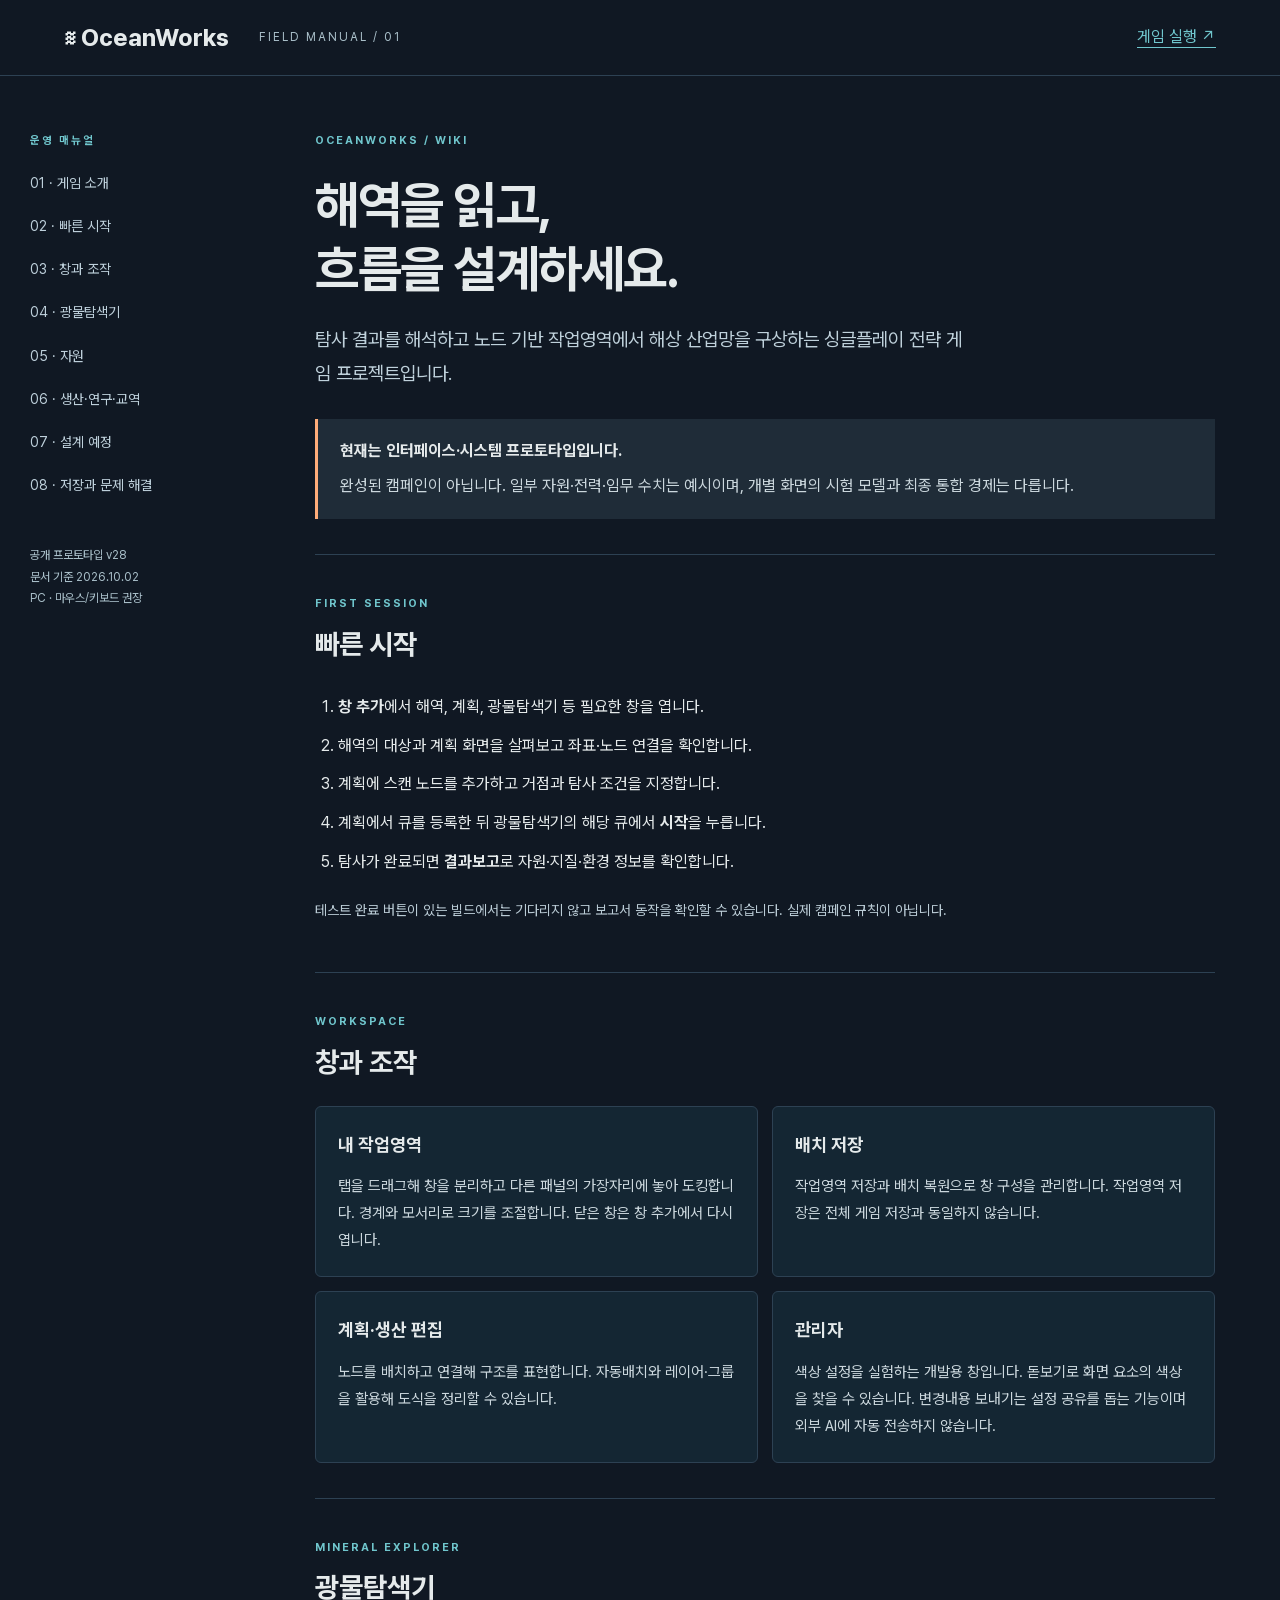
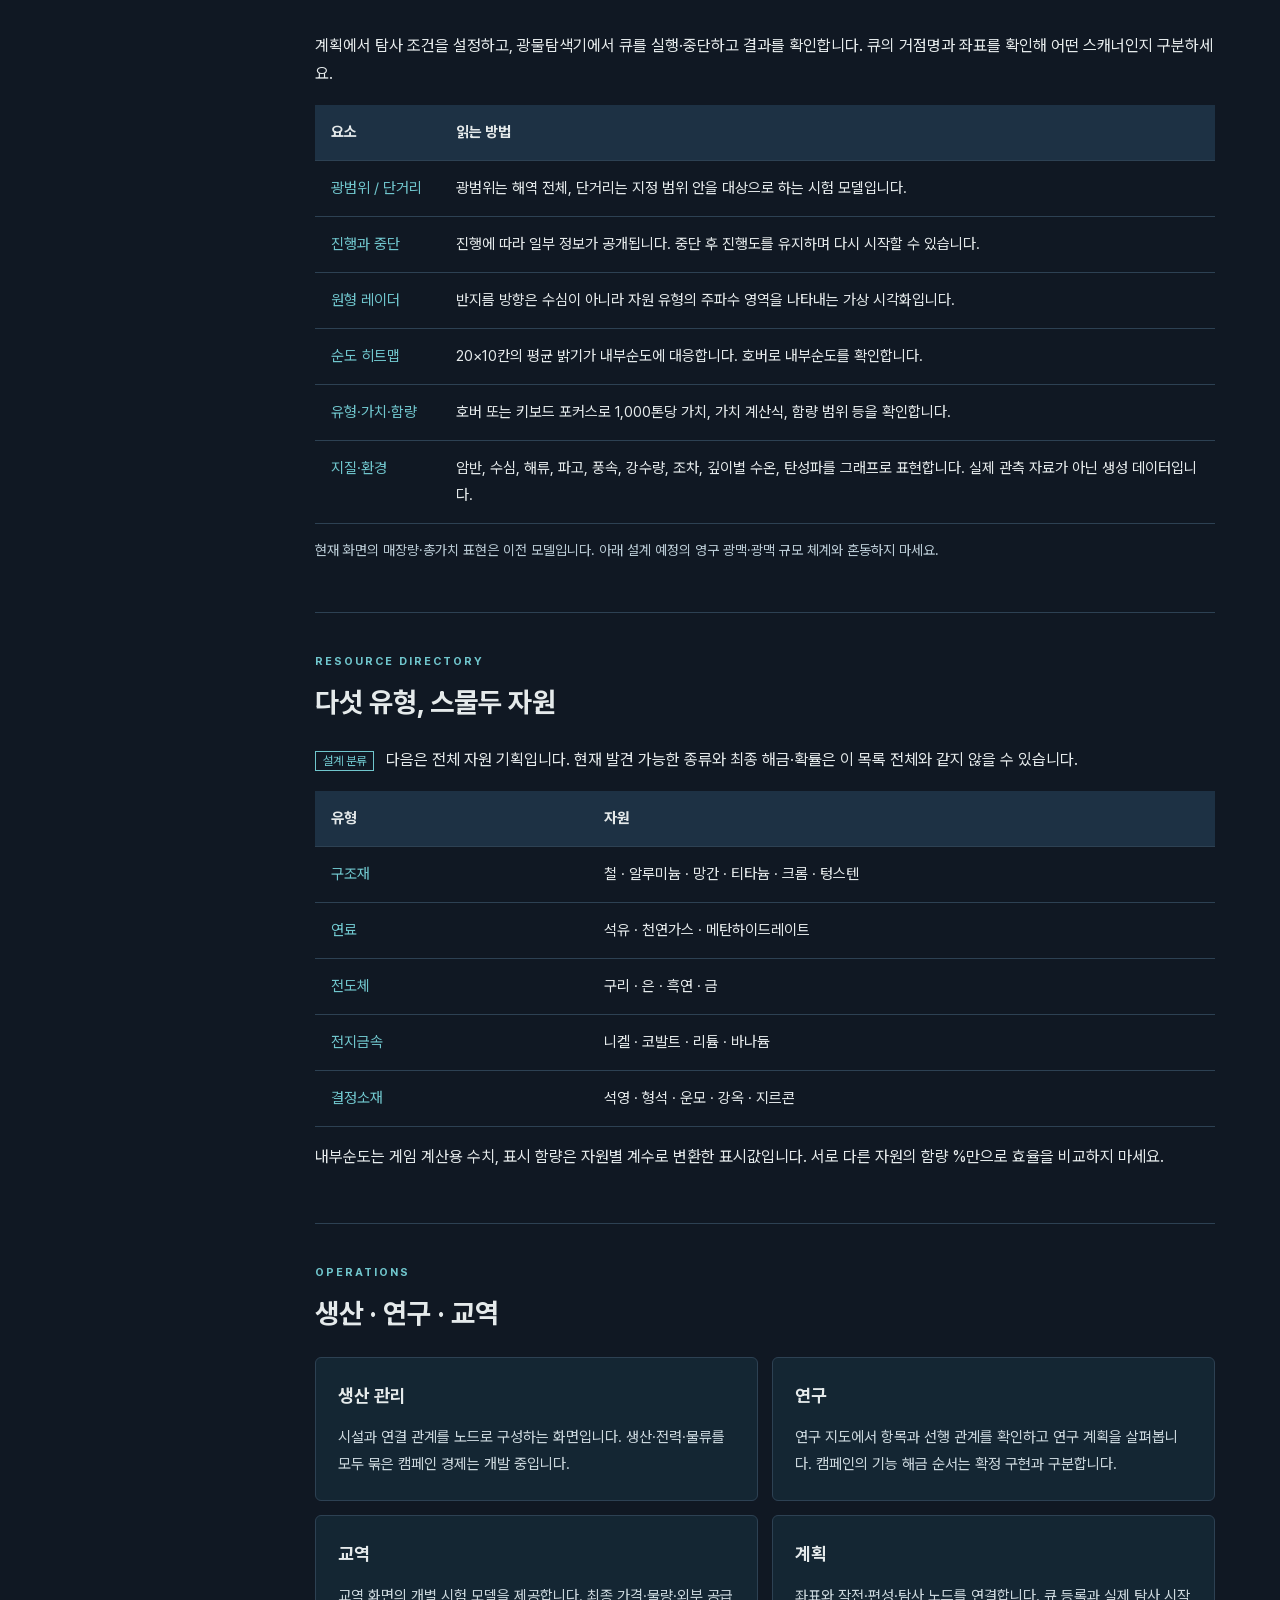
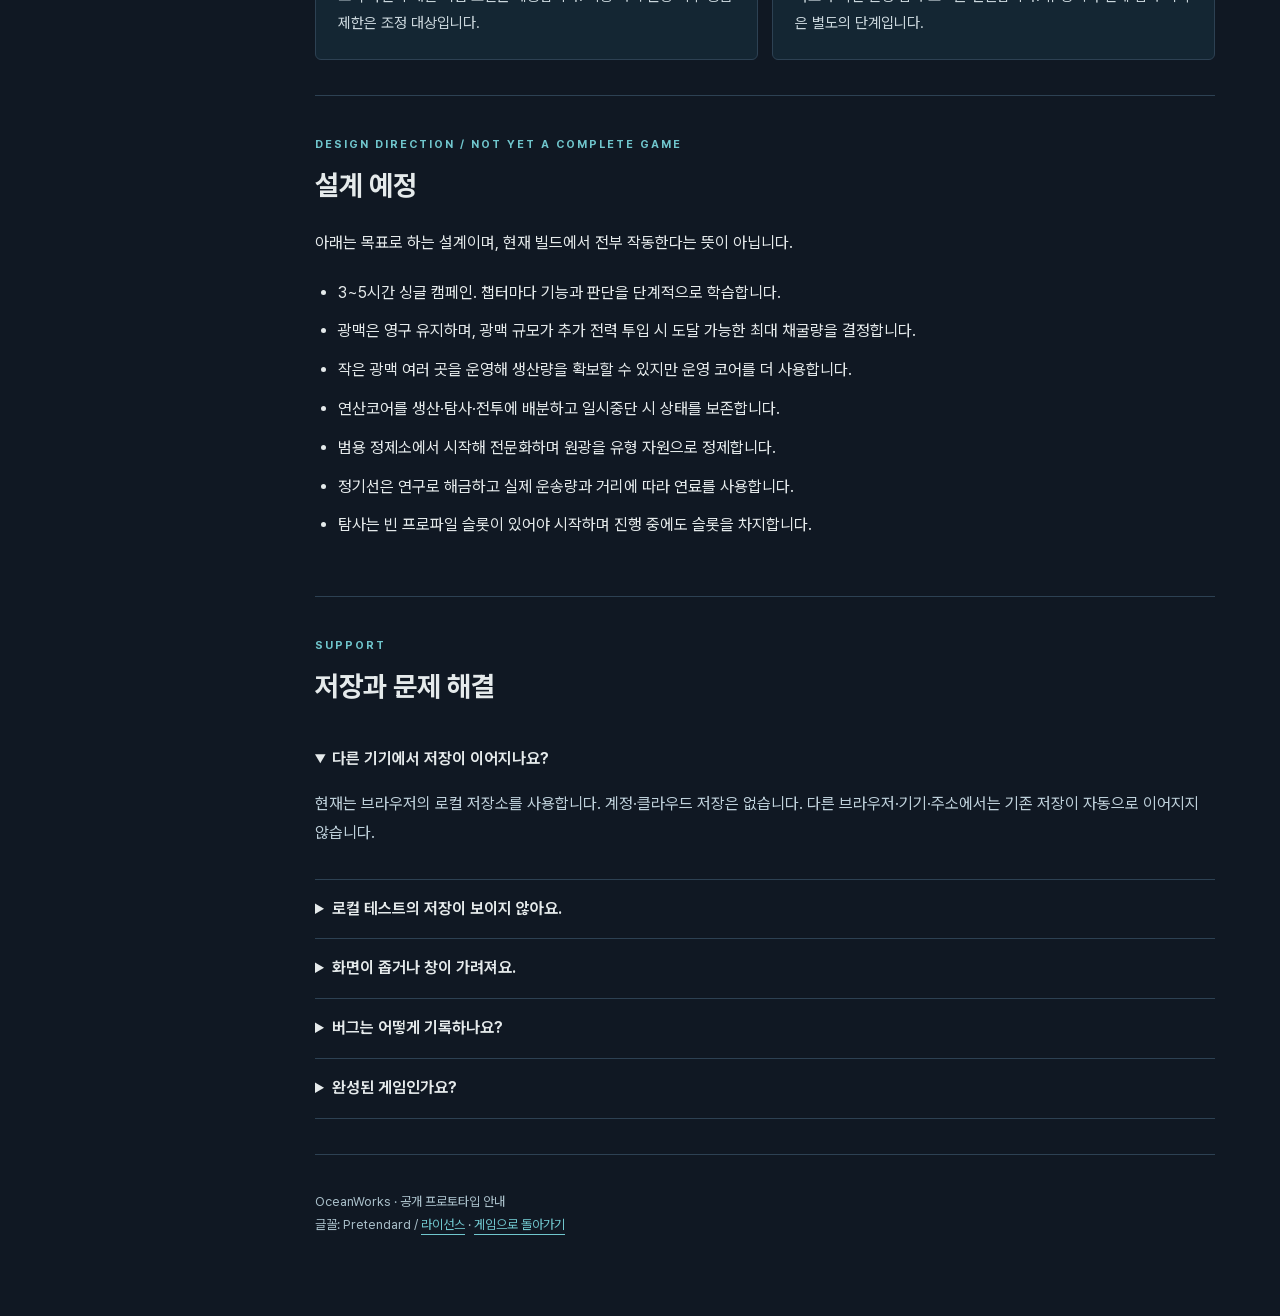
==== wiki/index.html @ 320aa3f1 "Deploy OceanWorks prototype and wiki" ====
<!doctype html>
<html lang="ko"><head><meta charset="utf-8"><meta name="viewport" content="width=device-width,initial-scale=1"><meta name="description" content="OceanWorks 공식 프로젝트 위키. 조작 방법, 광물탐색기, 생산·연구·교역과 개발 예정 시스템 안내."><title>OceanWorks Wiki · 운영 매뉴얼</title><link rel="stylesheet" href="wiki.css"></head>
<body><a class="skip" href="#content">본문으로 이동</a><header><a class="brand" href="../">≋ OceanWorks</a><span>FIELD MANUAL / 01</span><a class="play" href="../">게임 실행 ↗</a></header>
<div class="layout"><aside><p class="eyebrow">운영 매뉴얼</p><nav aria-label="문서 목차"><a href="#overview">01 · 게임 소개</a><a href="#start">02 · 빠른 시작</a><a href="#workspace">03 · 창과 조작</a><a href="#scan">04 · 광물탐색기</a><a href="#resources">05 · 자원</a><a href="#systems">06 · 생산·연구·교역</a><a href="#planned">07 · 설계 예정</a><a href="#faq">08 · 저장과 문제 해결</a></nav><p class="aside-note">공개 프로토타입 v28<br>문서 기준 2026.10.02<br>PC · 마우스/키보드 권장</p></aside>
<main id="content"><section id="overview" class="hero"><p class="eyebrow">OCEANWORKS / WIKI</p><h1>해역을 읽고,<br>흐름을 설계하세요.</h1><p class="lead">탐사 결과를 해석하고 노드 기반 작업영역에서 해상 산업망을 구상하는 싱글플레이 전략 게임 프로젝트입니다.</p><div class="notice"><strong>현재는 인터페이스·시스템 프로토타입입니다.</strong><p>완성된 캠페인이 아닙니다. 일부 자원·전력·임무 수치는 예시이며, 개별 화면의 시험 모델과 최종 통합 경제는 다릅니다.</p></div></section>
<section id="start"><p class="eyebrow">FIRST SESSION</p><h2>빠른 시작</h2><ol><li><strong>창 추가</strong>에서 해역, 계획, 광물탐색기 등 필요한 창을 엽니다.</li><li>해역의 대상과 계획 화면을 살펴보고 좌표·노드 연결을 확인합니다.</li><li>계획에 스캔 노드를 추가하고 거점과 탐사 조건을 지정합니다.</li><li>계획에서 큐를 등록한 뒤 광물탐색기의 해당 큐에서 <strong>시작</strong>을 누릅니다.</li><li>탐사가 완료되면 <strong>결과보고</strong>로 자원·지질·환경 정보를 확인합니다.</li></ol><p class="note">테스트 완료 버튼이 있는 빌드에서는 기다리지 않고 보고서 동작을 확인할 수 있습니다. 실제 캠페인 규칙이 아닙니다.</p></section>
<section id="workspace"><p class="eyebrow">WORKSPACE</p><h2>창과 조작</h2><div class="cards"><article><h3>내 작업영역</h3><p>탭을 드래그해 창을 분리하고 다른 패널의 가장자리에 놓아 도킹합니다. 경계와 모서리로 크기를 조절합니다. 닫은 창은 창 추가에서 다시 엽니다.</p></article><article><h3>배치 저장</h3><p>작업영역 저장과 배치 복원으로 창 구성을 관리합니다. 작업영역 저장은 전체 게임 저장과 동일하지 않습니다.</p></article><article><h3>계획·생산 편집</h3><p>노드를 배치하고 연결해 구조를 표현합니다. 자동배치와 레이어·그룹을 활용해 도식을 정리할 수 있습니다.</p></article><article><h3>관리자</h3><p>색상 설정을 실험하는 개발용 창입니다. 돋보기로 화면 요소의 색상을 찾을 수 있습니다. 변경내용 보내기는 설정 공유를 돕는 기능이며 외부 AI에 자동 전송하지 않습니다.</p></article></div></section>
<section id="scan"><p class="eyebrow">MINERAL EXPLORER</p><h2>광물탐색기</h2><p>계획에서 탐사 조건을 설정하고, 광물탐색기에서 큐를 실행·중단하고 결과를 확인합니다. 큐의 거점명과 좌표를 확인해 어떤 스캐너인지 구분하세요.</p><div class="table-wrap"><table><thead><tr><th>요소</th><th>읽는 방법</th></tr></thead><tbody><tr><td>광범위 / 단거리</td><td>광범위는 해역 전체, 단거리는 지정 범위 안을 대상으로 하는 시험 모델입니다.</td></tr><tr><td>진행과 중단</td><td>진행에 따라 일부 정보가 공개됩니다. 중단 후 진행도를 유지하며 다시 시작할 수 있습니다.</td></tr><tr><td>원형 레이더</td><td>반지름 방향은 수심이 아니라 자원 유형의 주파수 영역을 나타내는 가상 시각화입니다.</td></tr><tr><td>순도 히트맵</td><td>20×10칸의 평균 밝기가 내부순도에 대응합니다. 호버로 내부순도를 확인합니다.</td></tr><tr><td>유형·가치·함량</td><td>호버 또는 키보드 포커스로 1,000톤당 가치, 가치 계산식, 함량 범위 등을 확인합니다.</td></tr><tr><td>지질·환경</td><td>암반, 수심, 해류, 파고, 풍속, 강수량, 조차, 깊이별 수온, 탄성파를 그래프로 표현합니다. 실제 관측 자료가 아닌 생성 데이터입니다.</td></tr></tbody></table></div><p class="note">현재 화면의 매장량·총가치 표현은 이전 모델입니다. 아래 설계 예정의 영구 광맥·광맥 규모 체계와 혼동하지 마세요.</p></section>
<section id="resources"><p class="eyebrow">RESOURCE DIRECTORY</p><h2>다섯 유형, 스물두 자원</h2><p><span class="tag">설계 분류</span> 다음은 전체 자원 기획입니다. 현재 발견 가능한 종류와 최종 해금·확률은 이 목록 전체와 같지 않을 수 있습니다.</p><div class="table-wrap"><table><thead><tr><th>유형</th><th>자원</th></tr></thead><tbody><tr><td>구조재</td><td>철 · 알루미늄 · 망간 · 티타늄 · 크롬 · 텅스텐</td></tr><tr><td>연료</td><td>석유 · 천연가스 · 메탄하이드레이트</td></tr><tr><td>전도체</td><td>구리 · 은 · 흑연 · 금</td></tr><tr><td>전지금속</td><td>니켈 · 코발트 · 리튬 · 바나듐</td></tr><tr><td>결정소재</td><td>석영 · 형석 · 운모 · 강옥 · 지르콘</td></tr></tbody></table></div><p>내부순도는 게임 계산용 수치, 표시 함량은 자원별 계수로 변환한 표시값입니다. 서로 다른 자원의 함량 %만으로 효율을 비교하지 마세요.</p></section>
<section id="systems"><p class="eyebrow">OPERATIONS</p><h2>생산 · 연구 · 교역</h2><div class="cards"><article><h3>생산 관리</h3><p>시설과 연결 관계를 노드로 구성하는 화면입니다. 생산·전력·물류를 모두 묶은 캠페인 경제는 개발 중입니다.</p></article><article><h3>연구</h3><p>연구 지도에서 항목과 선행 관계를 확인하고 연구 계획을 살펴봅니다. 캠페인의 기능 해금 순서는 확정 구현과 구분합니다.</p></article><article><h3>교역</h3><p>교역 화면의 개별 시험 모델을 제공합니다. 최종 가격·물량·외부 공급 제한은 조정 대상입니다.</p></article><article><h3>계획</h3><p>좌표와 작전·편성·탐사 노드를 연결합니다. 큐 등록과 실제 탐사 시작은 별도의 단계입니다.</p></article></div></section>
<section id="planned"><p class="eyebrow">DESIGN DIRECTION / NOT YET A COMPLETE GAME</p><h2>설계 예정</h2><p>아래는 목표로 하는 설계이며, 현재 빌드에서 전부 작동한다는 뜻이 아닙니다.</p><ul><li>3~5시간 싱글 캠페인. 챕터마다 기능과 판단을 단계적으로 학습합니다.</li><li>광맥은 영구 유지하며, 광맥 규모가 추가 전력 투입 시 도달 가능한 최대 채굴량을 결정합니다.</li><li>작은 광맥 여러 곳을 운영해 생산량을 확보할 수 있지만 운영 코어를 더 사용합니다.</li><li>연산코어를 생산·탐사·전투에 배분하고 일시중단 시 상태를 보존합니다.</li><li>범용 정제소에서 시작해 전문화하며 원광을 유형 자원으로 정제합니다.</li><li>정기선은 연구로 해금하고 실제 운송량과 거리에 따라 연료를 사용합니다.</li><li>탐사는 빈 프로파일 슬롯이 있어야 시작하며 진행 중에도 슬롯을 차지합니다.</li></ul></section>
<section id="faq"><p class="eyebrow">SUPPORT</p><h2>저장과 문제 해결</h2><details open><summary>다른 기기에서 저장이 이어지나요?</summary><p>현재는 브라우저의 로컬 저장소를 사용합니다. 계정·클라우드 저장은 없습니다. 다른 브라우저·기기·주소에서는 기존 저장이 자동으로 이어지지 않습니다.</p></details><details><summary>로컬 테스트의 저장이 보이지 않아요.</summary><p>localhost와 공개 사이트는 서로 다른 저장 영역입니다. 공개 사이트에서 새로 시작하는 것은 기존 로컬 데이터 삭제를 의미하지 않습니다.</p></details><details><summary>화면이 좁거나 창이 가려져요.</summary><p>PC의 넓은 화면을 권장합니다. 창을 이동·크기 조절하거나 작업영역 배치를 변경해 보세요. 모바일 플레이는 최적화되지 않았습니다.</p></details><details><summary>버그는 어떻게 기록하나요?</summary><p>화면 이름, 수행한 순서, 예상 결과, 실제 결과와 스크린샷을 남겨 주세요. 저장소 데이터에는 개인 메모가 포함될 수 있으니 전체 저장 데이터를 공개하지 마세요.</p></details><details><summary>완성된 게임인가요?</summary><p>아닙니다. 현재는 UI와 개별 기능을 시험하는 공개 프로토타입입니다. 성능·밸런스·경제 통합·캠페인은 개발 중입니다.</p></details></section>
<footer>OceanWorks · 공개 프로토타입 안내<br>글꼴: Pretendard / <a href="../Pretendard-LICENSE.txt">라이선스</a> · <a href="../">게임으로 돌아가기</a></footer></main></div></body></html>
---- wiki/wiki.css ----
@font-face{font-family:Pretendard;src:url('../PretendardVariable.ttf') format('truetype');font-weight:100 900;font-display:swap}*{box-sizing:border-box}html{scroll-behavior:smooth;scroll-padding-top:95px}body{margin:0;background:#101823;color:#e5eaeb;font:16px/1.8 Pretendard,sans-serif}a{color:#70c6cd;text-underline-offset:5px}a:focus-visible,summary:focus-visible{outline:2px solid #ffac79;outline-offset:5px}header{height:76px;border-bottom:1px solid #2d4153;display:flex;align-items:center;gap:30px;padding:0 5vw;position:sticky;top:0;background:#101823;z-index:2}header span{color:#a9bfc9;font-size:12px;letter-spacing:2px}.brand{font-size:24px;font-weight:750;color:#e5eaeb;text-decoration:none}.play{margin-left:auto}.layout{display:grid;grid-template-columns:225px minmax(0,900px);gap:60px;max-width:1320px;margin:auto;padding:44px 30px}aside{position:sticky;top:110px;height:max-content}nav a{display:block;text-decoration:none;color:#bed0db;padding:9px 0;font-size:14px}nav a:hover{color:#70c6cd}.eyebrow{font-size:11px;letter-spacing:2px;color:#70c6cd;font-weight:700}.aside-note{font-size:12px;color:#a9bfc9;margin-top:38px}section{padding:28px 0 35px;border-bottom:1px solid #2d4153}.hero{padding-top:0}h1{font-size:clamp(32px,4vw,52px);line-height:1.25;letter-spacing:-1.5px;margin:22px 0}h2{font-size:28px;line-height:1.4;margin:10px 0 24px}h3{font-size:18px;margin:0 0 12px}.lead{font-size:19px;color:#bfd1db;max-width:650px}.notice{border-left:3px solid #ffac79;background:#1f2c38;padding:18px 22px;margin:28px 0 0}.notice p{margin:6px 0 0;color:#cbd7dd}li{padding:5px 0}ol,ul{padding-left:23px}.note{font-size:14px;color:#bacbd5}.cards{display:grid;grid-template-columns:1fr 1fr;gap:14px}article{background:#142633;padding:22px;border:1px solid #2d4153;border-radius:6px}article p{font-size:15px;margin:0;color:#cbd7dd}.table-wrap{overflow:auto}table{border-collapse:collapse;width:100%;font-size:15px}th,td{text-align:left;padding:14px 16px;border-bottom:1px solid #2d4153;vertical-align:top}th{background:#1d3144}td:first-child{min-width:125px;color:#70c6cd}.tag{border:1px solid #70c6cd;color:#70c6cd;padding:2px 7px;font-size:12px;margin-right:8px}details{border-bottom:1px solid #2d4153;padding:15px 0}summary{cursor:pointer;font-weight:650}details p{color:#bfd1db}footer{padding:35px 0;font-size:13px;color:#a9bfc9}.skip{position:absolute;left:8px;top:-100px;z-index:5;background:#101823;padding:10px}.skip:focus{top:8px}@media(max-width:850px){header{padding:0 20px;gap:10px}header span{display:none}.layout{display:block;padding:25px 20px}aside{position:static}nav{display:flex;flex-wrap:wrap;gap:5px 20px}.aside-note{display:none}.hero{padding-top:25px}.cards{grid-template-columns:1fr}}@media(prefers-reduced-motion:reduce){html{scroll-behavior:auto}}
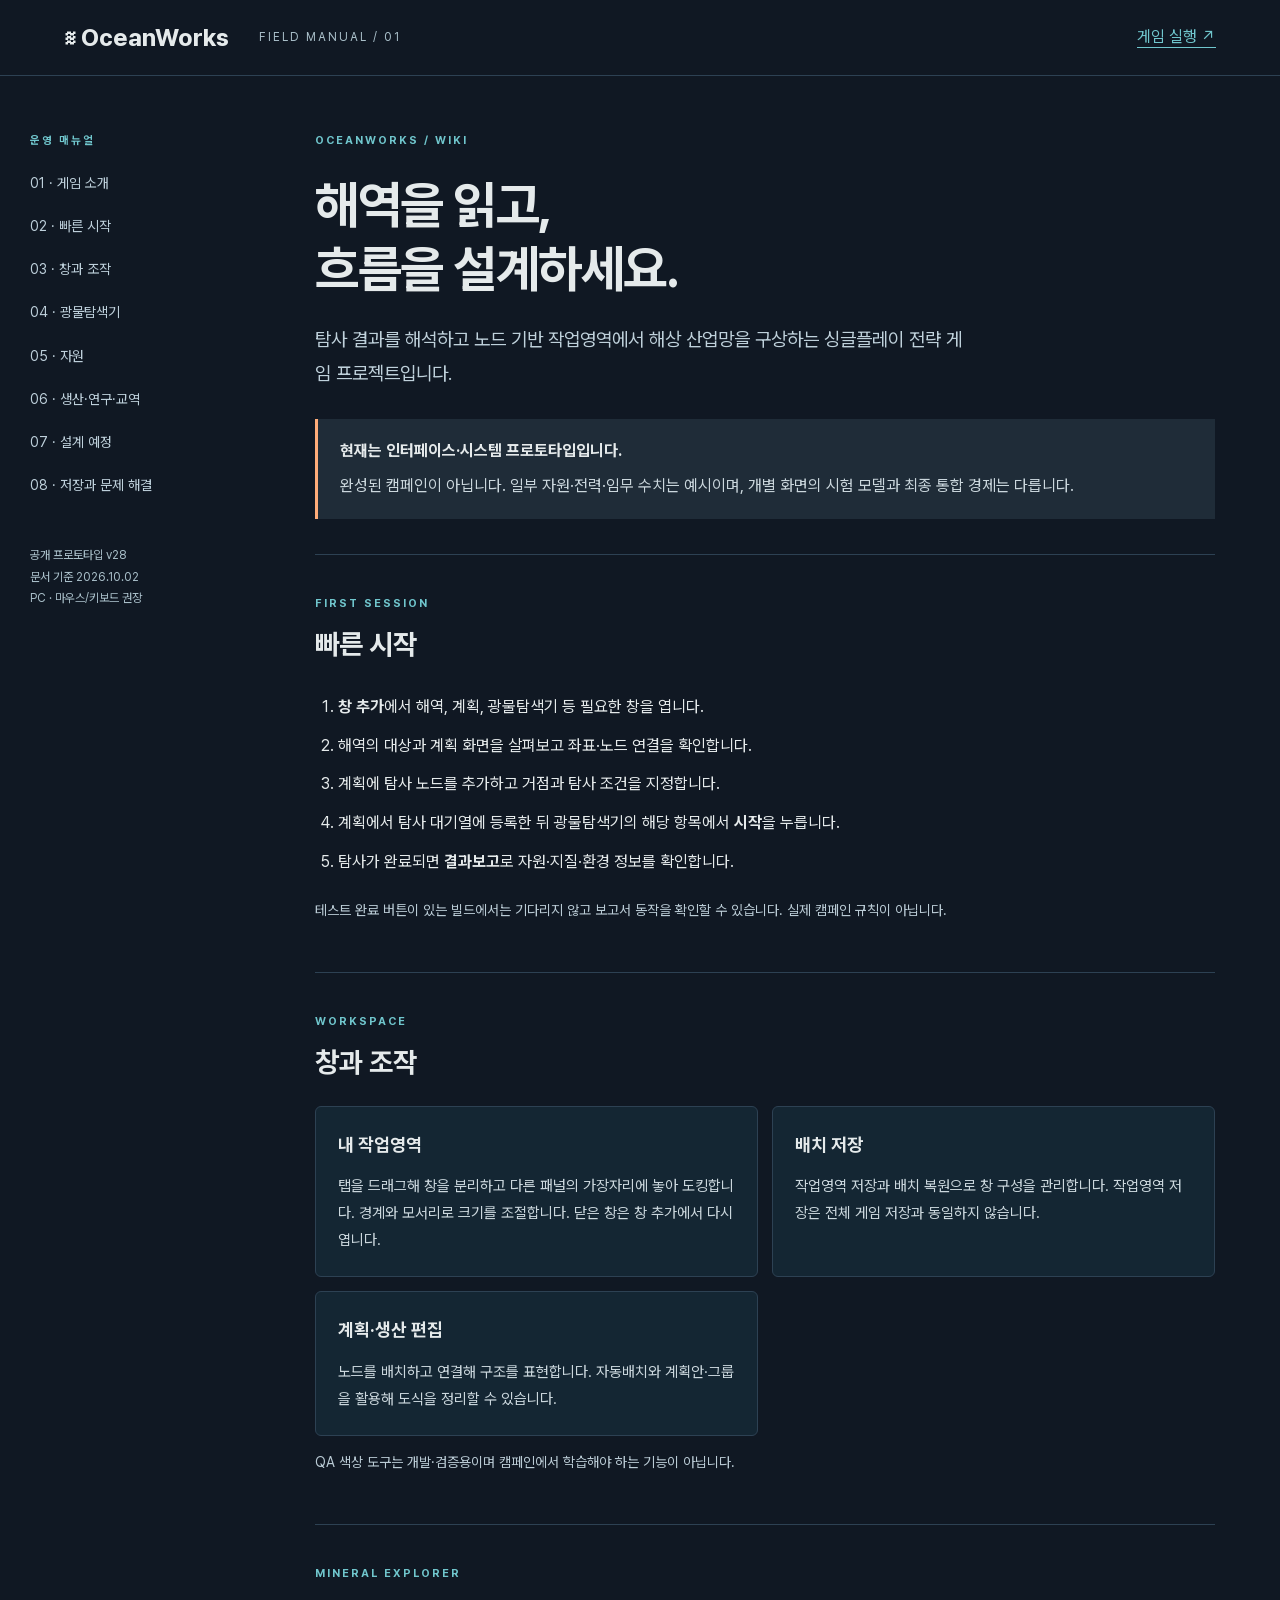
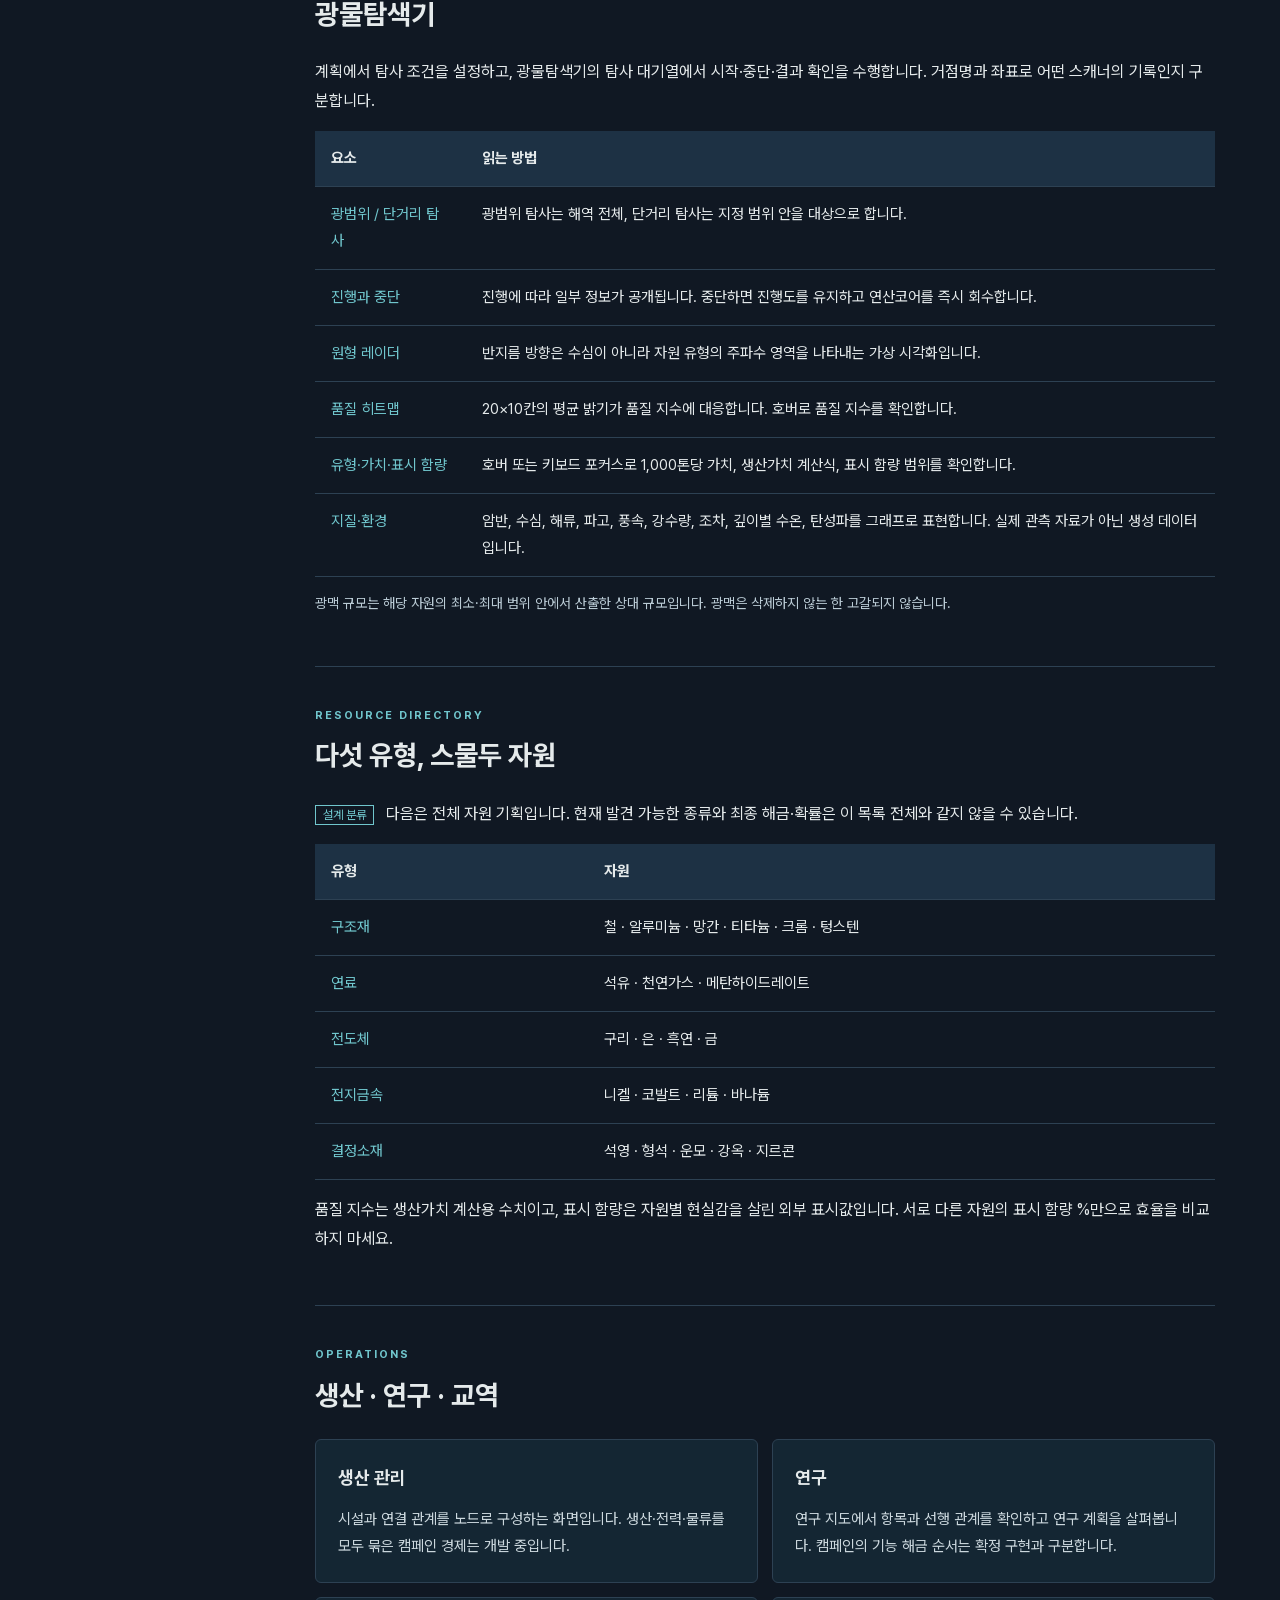
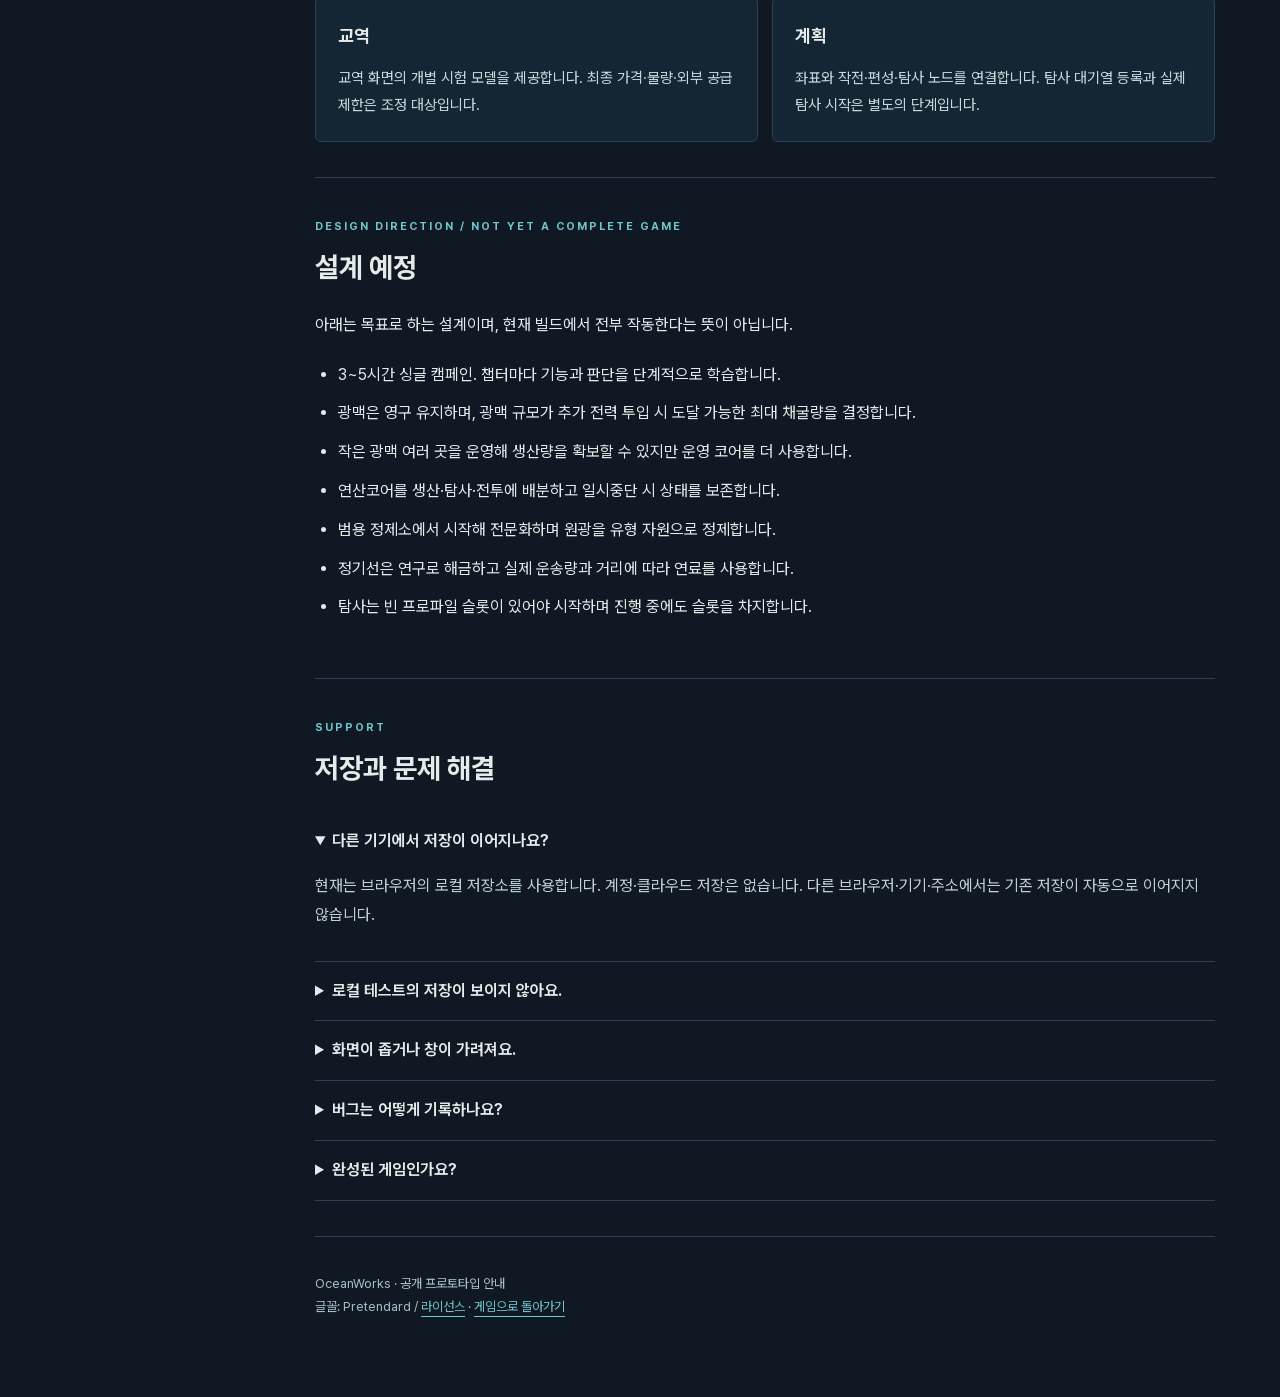
==== commit 3ba4dd1e: "Apply terminology fatigue audit" ====
--- a/wiki/index.html
+++ b/wiki/index.html
@@ -3,11 +3,11 @@
 <body><a class="skip" href="#content">본문으로 이동</a><header><a class="brand" href="../">≋ OceanWorks</a><span>FIELD MANUAL / 01</span><a class="play" href="../">게임 실행 ↗</a></header>
 <div class="layout"><aside><p class="eyebrow">운영 매뉴얼</p><nav aria-label="문서 목차"><a href="#overview">01 · 게임 소개</a><a href="#start">02 · 빠른 시작</a><a href="#workspace">03 · 창과 조작</a><a href="#scan">04 · 광물탐색기</a><a href="#resources">05 · 자원</a><a href="#systems">06 · 생산·연구·교역</a><a href="#planned">07 · 설계 예정</a><a href="#faq">08 · 저장과 문제 해결</a></nav><p class="aside-note">공개 프로토타입 v28<br>문서 기준 2026.10.02<br>PC · 마우스/키보드 권장</p></aside>
 <main id="content"><section id="overview" class="hero"><p class="eyebrow">OCEANWORKS / WIKI</p><h1>해역을 읽고,<br>흐름을 설계하세요.</h1><p class="lead">탐사 결과를 해석하고 노드 기반 작업영역에서 해상 산업망을 구상하는 싱글플레이 전략 게임 프로젝트입니다.</p><div class="notice"><strong>현재는 인터페이스·시스템 프로토타입입니다.</strong><p>완성된 캠페인이 아닙니다. 일부 자원·전력·임무 수치는 예시이며, 개별 화면의 시험 모델과 최종 통합 경제는 다릅니다.</p></div></section>
-<section id="start"><p class="eyebrow">FIRST SESSION</p><h2>빠른 시작</h2><ol><li><strong>창 추가</strong>에서 해역, 계획, 광물탐색기 등 필요한 창을 엽니다.</li><li>해역의 대상과 계획 화면을 살펴보고 좌표·노드 연결을 확인합니다.</li><li>계획에 스캔 노드를 추가하고 거점과 탐사 조건을 지정합니다.</li><li>계획에서 큐를 등록한 뒤 광물탐색기의 해당 큐에서 <strong>시작</strong>을 누릅니다.</li><li>탐사가 완료되면 <strong>결과보고</strong>로 자원·지질·환경 정보를 확인합니다.</li></ol><p class="note">테스트 완료 버튼이 있는 빌드에서는 기다리지 않고 보고서 동작을 확인할 수 있습니다. 실제 캠페인 규칙이 아닙니다.</p></section>
-<section id="workspace"><p class="eyebrow">WORKSPACE</p><h2>창과 조작</h2><div class="cards"><article><h3>내 작업영역</h3><p>탭을 드래그해 창을 분리하고 다른 패널의 가장자리에 놓아 도킹합니다. 경계와 모서리로 크기를 조절합니다. 닫은 창은 창 추가에서 다시 엽니다.</p></article><article><h3>배치 저장</h3><p>작업영역 저장과 배치 복원으로 창 구성을 관리합니다. 작업영역 저장은 전체 게임 저장과 동일하지 않습니다.</p></article><article><h3>계획·생산 편집</h3><p>노드를 배치하고 연결해 구조를 표현합니다. 자동배치와 레이어·그룹을 활용해 도식을 정리할 수 있습니다.</p></article><article><h3>관리자</h3><p>색상 설정을 실험하는 개발용 창입니다. 돋보기로 화면 요소의 색상을 찾을 수 있습니다. 변경내용 보내기는 설정 공유를 돕는 기능이며 외부 AI에 자동 전송하지 않습니다.</p></article></div></section>
-<section id="scan"><p class="eyebrow">MINERAL EXPLORER</p><h2>광물탐색기</h2><p>계획에서 탐사 조건을 설정하고, 광물탐색기에서 큐를 실행·중단하고 결과를 확인합니다. 큐의 거점명과 좌표를 확인해 어떤 스캐너인지 구분하세요.</p><div class="table-wrap"><table><thead><tr><th>요소</th><th>읽는 방법</th></tr></thead><tbody><tr><td>광범위 / 단거리</td><td>광범위는 해역 전체, 단거리는 지정 범위 안을 대상으로 하는 시험 모델입니다.</td></tr><tr><td>진행과 중단</td><td>진행에 따라 일부 정보가 공개됩니다. 중단 후 진행도를 유지하며 다시 시작할 수 있습니다.</td></tr><tr><td>원형 레이더</td><td>반지름 방향은 수심이 아니라 자원 유형의 주파수 영역을 나타내는 가상 시각화입니다.</td></tr><tr><td>순도 히트맵</td><td>20×10칸의 평균 밝기가 내부순도에 대응합니다. 호버로 내부순도를 확인합니다.</td></tr><tr><td>유형·가치·함량</td><td>호버 또는 키보드 포커스로 1,000톤당 가치, 가치 계산식, 함량 범위 등을 확인합니다.</td></tr><tr><td>지질·환경</td><td>암반, 수심, 해류, 파고, 풍속, 강수량, 조차, 깊이별 수온, 탄성파를 그래프로 표현합니다. 실제 관측 자료가 아닌 생성 데이터입니다.</td></tr></tbody></table></div><p class="note">현재 화면의 매장량·총가치 표현은 이전 모델입니다. 아래 설계 예정의 영구 광맥·광맥 규모 체계와 혼동하지 마세요.</p></section>
-<section id="resources"><p class="eyebrow">RESOURCE DIRECTORY</p><h2>다섯 유형, 스물두 자원</h2><p><span class="tag">설계 분류</span> 다음은 전체 자원 기획입니다. 현재 발견 가능한 종류와 최종 해금·확률은 이 목록 전체와 같지 않을 수 있습니다.</p><div class="table-wrap"><table><thead><tr><th>유형</th><th>자원</th></tr></thead><tbody><tr><td>구조재</td><td>철 · 알루미늄 · 망간 · 티타늄 · 크롬 · 텅스텐</td></tr><tr><td>연료</td><td>석유 · 천연가스 · 메탄하이드레이트</td></tr><tr><td>전도체</td><td>구리 · 은 · 흑연 · 금</td></tr><tr><td>전지금속</td><td>니켈 · 코발트 · 리튬 · 바나듐</td></tr><tr><td>결정소재</td><td>석영 · 형석 · 운모 · 강옥 · 지르콘</td></tr></tbody></table></div><p>내부순도는 게임 계산용 수치, 표시 함량은 자원별 계수로 변환한 표시값입니다. 서로 다른 자원의 함량 %만으로 효율을 비교하지 마세요.</p></section>
-<section id="systems"><p class="eyebrow">OPERATIONS</p><h2>생산 · 연구 · 교역</h2><div class="cards"><article><h3>생산 관리</h3><p>시설과 연결 관계를 노드로 구성하는 화면입니다. 생산·전력·물류를 모두 묶은 캠페인 경제는 개발 중입니다.</p></article><article><h3>연구</h3><p>연구 지도에서 항목과 선행 관계를 확인하고 연구 계획을 살펴봅니다. 캠페인의 기능 해금 순서는 확정 구현과 구분합니다.</p></article><article><h3>교역</h3><p>교역 화면의 개별 시험 모델을 제공합니다. 최종 가격·물량·외부 공급 제한은 조정 대상입니다.</p></article><article><h3>계획</h3><p>좌표와 작전·편성·탐사 노드를 연결합니다. 큐 등록과 실제 탐사 시작은 별도의 단계입니다.</p></article></div></section>
+<section id="start"><p class="eyebrow">FIRST SESSION</p><h2>빠른 시작</h2><ol><li><strong>창 추가</strong>에서 해역, 계획, 광물탐색기 등 필요한 창을 엽니다.</li><li>해역의 대상과 계획 화면을 살펴보고 좌표·노드 연결을 확인합니다.</li><li>계획에 탐사 노드를 추가하고 거점과 탐사 조건을 지정합니다.</li><li>계획에서 탐사 대기열에 등록한 뒤 광물탐색기의 해당 항목에서 <strong>시작</strong>을 누릅니다.</li><li>탐사가 완료되면 <strong>결과보고</strong>로 자원·지질·환경 정보를 확인합니다.</li></ol><p class="note">테스트 완료 버튼이 있는 빌드에서는 기다리지 않고 보고서 동작을 확인할 수 있습니다. 실제 캠페인 규칙이 아닙니다.</p></section>
+<section id="workspace"><p class="eyebrow">WORKSPACE</p><h2>창과 조작</h2><div class="cards"><article><h3>내 작업영역</h3><p>탭을 드래그해 창을 분리하고 다른 패널의 가장자리에 놓아 도킹합니다. 경계와 모서리로 크기를 조절합니다. 닫은 창은 창 추가에서 다시 엽니다.</p></article><article><h3>배치 저장</h3><p>작업영역 저장과 배치 복원으로 창 구성을 관리합니다. 작업영역 저장은 전체 게임 저장과 동일하지 않습니다.</p></article><article><h3>계획·생산 편집</h3><p>노드를 배치하고 연결해 구조를 표현합니다. 자동배치와 계획안·그룹을 활용해 도식을 정리할 수 있습니다.</p></article></div><p class="note">QA 색상 도구는 개발·검증용이며 캠페인에서 학습해야 하는 기능이 아닙니다.</p></section>
+<section id="scan"><p class="eyebrow">MINERAL EXPLORER</p><h2>광물탐색기</h2><p>계획에서 탐사 조건을 설정하고, 광물탐색기의 탐사 대기열에서 시작·중단·결과 확인을 수행합니다. 거점명과 좌표로 어떤 스캐너의 기록인지 구분합니다.</p><div class="table-wrap"><table><thead><tr><th>요소</th><th>읽는 방법</th></tr></thead><tbody><tr><td>광범위 / 단거리 탐사</td><td>광범위 탐사는 해역 전체, 단거리 탐사는 지정 범위 안을 대상으로 합니다.</td></tr><tr><td>진행과 중단</td><td>진행에 따라 일부 정보가 공개됩니다. 중단하면 진행도를 유지하고 연산코어를 즉시 회수합니다.</td></tr><tr><td>원형 레이더</td><td>반지름 방향은 수심이 아니라 자원 유형의 주파수 영역을 나타내는 가상 시각화입니다.</td></tr><tr><td>품질 히트맵</td><td>20×10칸의 평균 밝기가 품질 지수에 대응합니다. 호버로 품질 지수를 확인합니다.</td></tr><tr><td>유형·가치·표시 함량</td><td>호버 또는 키보드 포커스로 1,000톤당 가치, 생산가치 계산식, 표시 함량 범위를 확인합니다.</td></tr><tr><td>지질·환경</td><td>암반, 수심, 해류, 파고, 풍속, 강수량, 조차, 깊이별 수온, 탄성파를 그래프로 표현합니다. 실제 관측 자료가 아닌 생성 데이터입니다.</td></tr></tbody></table></div><p class="note">광맥 규모는 해당 자원의 최소·최대 범위 안에서 산출한 상대 규모입니다. 광맥은 삭제하지 않는 한 고갈되지 않습니다.</p></section>
+<section id="resources"><p class="eyebrow">RESOURCE DIRECTORY</p><h2>다섯 유형, 스물두 자원</h2><p><span class="tag">설계 분류</span> 다음은 전체 자원 기획입니다. 현재 발견 가능한 종류와 최종 해금·확률은 이 목록 전체와 같지 않을 수 있습니다.</p><div class="table-wrap"><table><thead><tr><th>유형</th><th>자원</th></tr></thead><tbody><tr><td>구조재</td><td>철 · 알루미늄 · 망간 · 티타늄 · 크롬 · 텅스텐</td></tr><tr><td>연료</td><td>석유 · 천연가스 · 메탄하이드레이트</td></tr><tr><td>전도체</td><td>구리 · 은 · 흑연 · 금</td></tr><tr><td>전지금속</td><td>니켈 · 코발트 · 리튬 · 바나듐</td></tr><tr><td>결정소재</td><td>석영 · 형석 · 운모 · 강옥 · 지르콘</td></tr></tbody></table></div><p>품질 지수는 생산가치 계산용 수치이고, 표시 함량은 자원별 현실감을 살린 외부 표시값입니다. 서로 다른 자원의 표시 함량 %만으로 효율을 비교하지 마세요.</p></section>
+<section id="systems"><p class="eyebrow">OPERATIONS</p><h2>생산 · 연구 · 교역</h2><div class="cards"><article><h3>생산 관리</h3><p>시설과 연결 관계를 노드로 구성하는 화면입니다. 생산·전력·물류를 모두 묶은 캠페인 경제는 개발 중입니다.</p></article><article><h3>연구</h3><p>연구 지도에서 항목과 선행 관계를 확인하고 연구 계획을 살펴봅니다. 캠페인의 기능 해금 순서는 확정 구현과 구분합니다.</p></article><article><h3>교역</h3><p>교역 화면의 개별 시험 모델을 제공합니다. 최종 가격·물량·외부 공급 제한은 조정 대상입니다.</p></article><article><h3>계획</h3><p>좌표와 작전·편성·탐사 노드를 연결합니다. 탐사 대기열 등록과 실제 탐사 시작은 별도의 단계입니다.</p></article></div></section>
 <section id="planned"><p class="eyebrow">DESIGN DIRECTION / NOT YET A COMPLETE GAME</p><h2>설계 예정</h2><p>아래는 목표로 하는 설계이며, 현재 빌드에서 전부 작동한다는 뜻이 아닙니다.</p><ul><li>3~5시간 싱글 캠페인. 챕터마다 기능과 판단을 단계적으로 학습합니다.</li><li>광맥은 영구 유지하며, 광맥 규모가 추가 전력 투입 시 도달 가능한 최대 채굴량을 결정합니다.</li><li>작은 광맥 여러 곳을 운영해 생산량을 확보할 수 있지만 운영 코어를 더 사용합니다.</li><li>연산코어를 생산·탐사·전투에 배분하고 일시중단 시 상태를 보존합니다.</li><li>범용 정제소에서 시작해 전문화하며 원광을 유형 자원으로 정제합니다.</li><li>정기선은 연구로 해금하고 실제 운송량과 거리에 따라 연료를 사용합니다.</li><li>탐사는 빈 프로파일 슬롯이 있어야 시작하며 진행 중에도 슬롯을 차지합니다.</li></ul></section>
 <section id="faq"><p class="eyebrow">SUPPORT</p><h2>저장과 문제 해결</h2><details open><summary>다른 기기에서 저장이 이어지나요?</summary><p>현재는 브라우저의 로컬 저장소를 사용합니다. 계정·클라우드 저장은 없습니다. 다른 브라우저·기기·주소에서는 기존 저장이 자동으로 이어지지 않습니다.</p></details><details><summary>로컬 테스트의 저장이 보이지 않아요.</summary><p>localhost와 공개 사이트는 서로 다른 저장 영역입니다. 공개 사이트에서 새로 시작하는 것은 기존 로컬 데이터 삭제를 의미하지 않습니다.</p></details><details><summary>화면이 좁거나 창이 가려져요.</summary><p>PC의 넓은 화면을 권장합니다. 창을 이동·크기 조절하거나 작업영역 배치를 변경해 보세요. 모바일 플레이는 최적화되지 않았습니다.</p></details><details><summary>버그는 어떻게 기록하나요?</summary><p>화면 이름, 수행한 순서, 예상 결과, 실제 결과와 스크린샷을 남겨 주세요. 저장소 데이터에는 개인 메모가 포함될 수 있으니 전체 저장 데이터를 공개하지 마세요.</p></details><details><summary>완성된 게임인가요?</summary><p>아닙니다. 현재는 UI와 개별 기능을 시험하는 공개 프로토타입입니다. 성능·밸런스·경제 통합·캠페인은 개발 중입니다.</p></details></section>
 <footer>OceanWorks · 공개 프로토타입 안내<br>글꼴: Pretendard / <a href="../Pretendard-LICENSE.txt">라이선스</a> · <a href="../">게임으로 돌아가기</a></footer></main></div></body></html>
